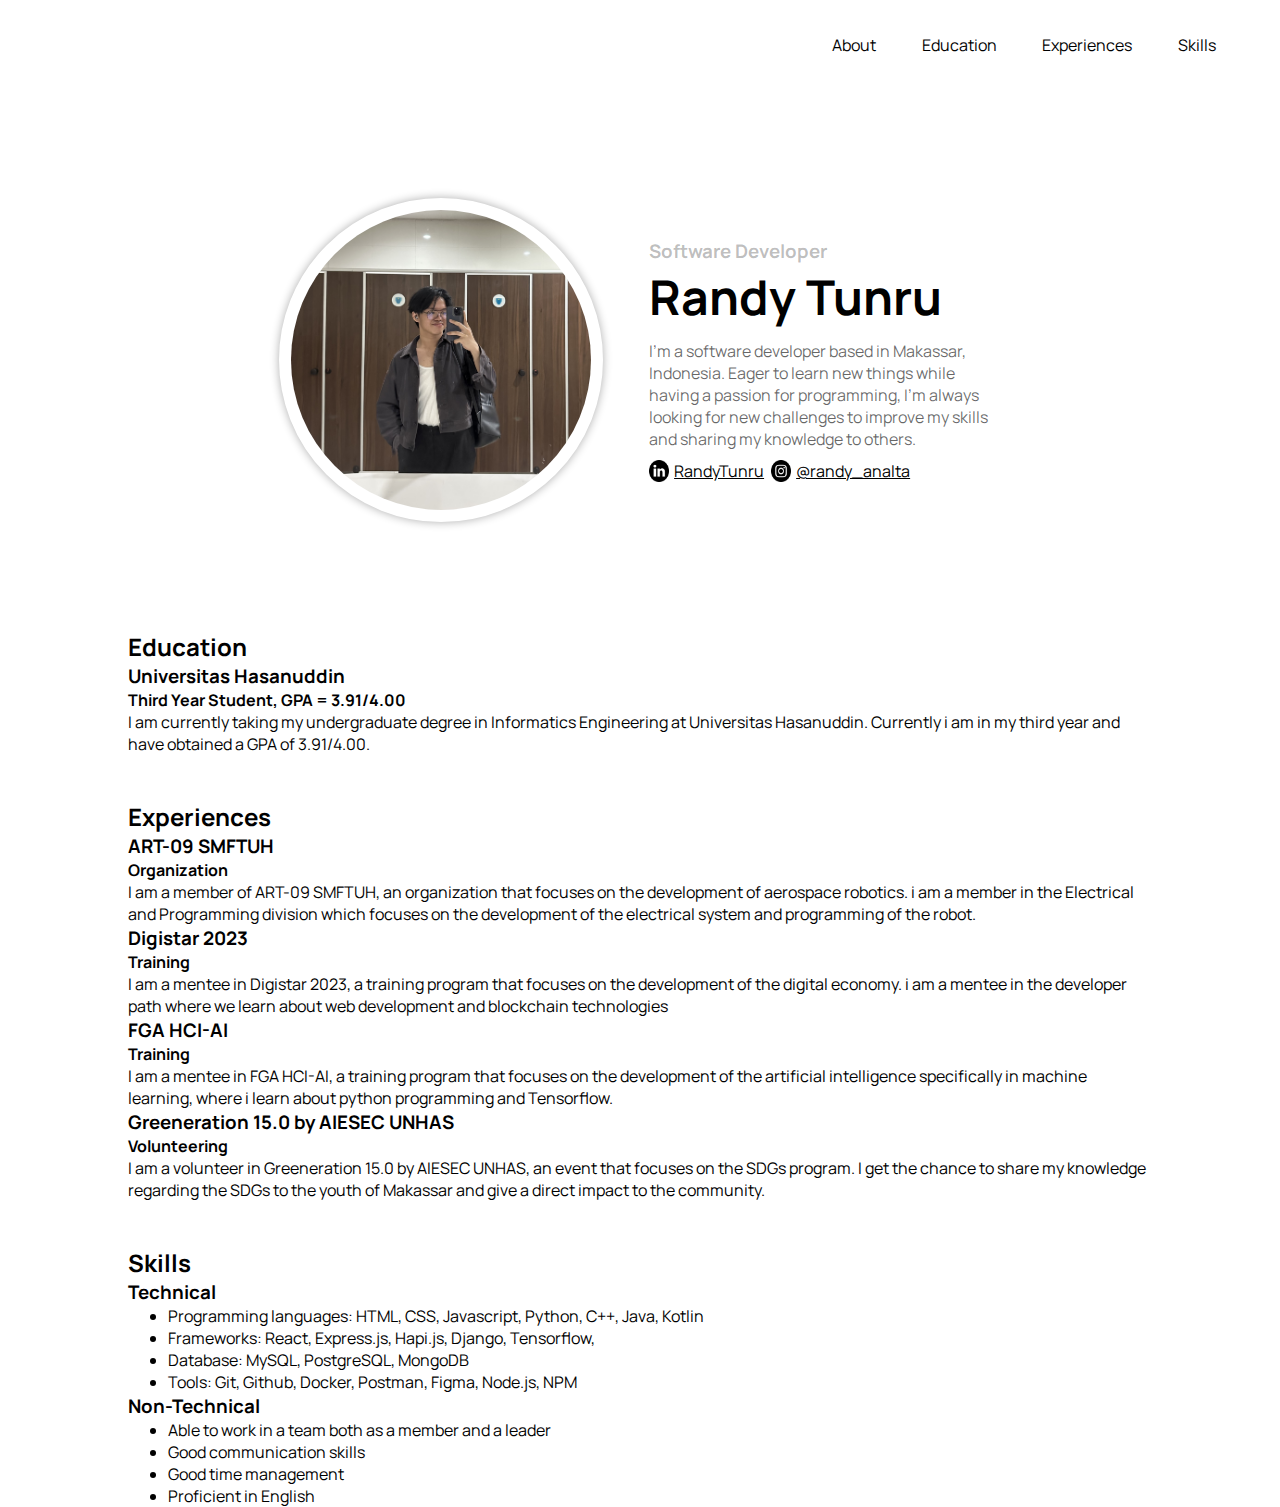
==== index.html @ d15b5d76 "first commit" ====
<!DOCTYPE html>
<html lang="en">
  <head>
    <title>Home</title>
    <meta charset="UTF-8" />
    <meta name="viewport" content="width=device-width" />
    <!--
      Need a visual blank slate?
      Remove all code in `styles.css`!
    -->
    <link rel="stylesheet" href="styles copy.css" />
    <script type="module" src="script.js"></script>
  </head>
  <body>
    <header>
      <nav>
        <a href="">About</a>
        <a href="#Education">Education</a>
        <a href="#Experiences">Experiences</a>
        <a href="#Skills">Skills</a>
      </nav>
    </header>
    <main>
      <div id="big-jumbo">
        <div class="jumbo-item">
          <img id="my-img" src="assets\IMG_2979 2.jpg" alt="Randy Tunru" />
        </div>
        <div class="jumbo-item">
          <div id="description">
            <h3>Software Developer</h3>
            <h2>Randy Tunru</h2>
            <p>
              I'm a software developer based in Makassar, Indonesia. Eager to learn new things while having a passion for programming, 
              I'm always looking for new challenges to improve my skills and sharing my knowledge to others. 
            </p>
            <div id="socmed-list">
              <div class="socmed">
              <img src="assets/linkedin.png" width="20px">
              <a href="https://www.linkedin.com/in/analtadwiyanto/">RandyTunru</a>
            </div>
            <div class="socmed">
              <img src="assets/instagram.png" width="20px">
              <a href="https://www.instagram.com/randy_analta/">@randy_analta</a>
            </div>
          </div>
          </div>
        </div>
      </div>
      <div id="content">
        <div id="Education">
          <h2>Education</h2>
          <div>
            <h3>Universitas Hasanuddin</h3>
            <h4>Third Year Student, GPA = 3.91/4.00</h4>
            <p>
              I am currently taking my undergraduate degree in Informatics Engineering at Universitas Hasanuddin. 
              Currently i am in my third year and have obtained a GPA of 3.91/4.00.
            </p>
          </div>
        </div>
        <div id="Experiences">
          <h2>Experiences</h2>
          <div>
            <h3>ART-09 SMFTUH</h3>
            <h4>Organization</h4>
            <p>
              I am a member of ART-09 SMFTUH, an organization that focuses on the development of aerospace robotics. 
              i am a member in the Electrical and Programming division which focuses on the development of the electrical system and programming of the robot.
            </p>
          </div>
          <div>
            <h3>Digistar 2023</h3>
            <h4>Training</h4>
            <p>
              I am a mentee in Digistar 2023, a training program that focuses on the development of the digital economy. 
              i am a mentee in the developer path where we learn about web development and blockchain technologies
            </p>
          </div>
          <div>
            <h3>FGA HCI-AI</h3>
            <h4>Training</h4>
            <p>
              I am a mentee in FGA HCI-AI, a training program that focuses on the development of the artificial intelligence specifically in machine learning, 
              where i learn about python programming and Tensorflow.
            </p>
          </div>
          <div>
            <h3>Greeneration 15.0 by AIESEC UNHAS</h3>
            <h4>Volunteering</h4>
            <p>
              I am a volunteer in Greeneration 15.0 by AIESEC UNHAS, an event that focuses on the SDGs program. 
              I get the chance to share my knowledge regarding the SDGs to the youth of Makassar and give a direct impact to the community.
            </p>
          </div>
        </div>
        <div id="Skills">
          <h2>Skills</h2>
          <div>
            <h3>Technical</h3>
            <ul>
              <li>Programming languages: HTML, CSS, Javascript, Python, C++, Java, Kotlin</li>
              <li>Frameworks: React, Express.js, Hapi.js, Django, Tensorflow, </li>
              <li>Database: MySQL, PostgreSQL, MongoDB</li>
              <li>Tools: Git, Github, Docker, Postman, Figma, Node.js, NPM</li>
            </ul>
            <h3>Non-Technical</h3>
            <ul>
              <li>Able to work in a team both as a member and a leader</li>
              <li>Good communication skills</li>
              <li>Good time management</li>
              <li>Proficient in English</li>
            </ul>
        </div>
      </div>
    </main>
  </body>
</html>
---- styles copy.css ----
@import url('https://fonts.googleapis.com/css2?family=Manrope:wght@200;300;400;500;600;700;800&display=swap');


* {
  box-sizing: border-box;
  font-family: 'Manrope', sans-serif;
  margin: 0;
  background-color: rgba(255,255,255,1);
}

nav {
  display: flex;
  justify-content: space-between;
  align-items: center;
  text-decoration: none;
  padding :  0 5% 0 65% ;
  height: 10vh;
}

nav a{
  text-decoration: none;
  color: #000;
}

nav a:visited{
  text-decoration: none;
}

main {
  width: 80%;
  margin: 0 auto;
}

#big-jumbo {
  height: 60vh;
  display: flex;
  flex-direction: row;
  padding: 0 10vw;
  /* padding: 0 20%; */
  align-items: center;
  justify-content: center;
}

.jumbo-item {
  height: 80%;
  padding: 0 3%;
  display: flex;
  align-items: center;
  justify-content: center;
}

.jumbo-item h3{
  color: #00000045;
}

.jumbo-item h2{
  font-size : 3rem;
}

.jumbo-item p{
  margin: 3% 0;
  color: #00000097;
}

#my-img{
  height: 75%;
  /* width: 70%; */
  border-radius: 50%;
  border: 12px solid #fff;
  box-shadow: 0 0 10px 0 rgba(0, 0, 0, 0.326);
}

#socmed-list{
  margin-top: 2%;
  display: flex;
  flex-direction: row;
}

.socmed {
  display: flex;
  padding-right: 2%;
}

.socmed a{
  color: #000;
  margin-left: 5px;
}

.socmed a:visited{
  color: #242424;
}

#content{
  display: flex;
  flex-direction: column;
  align-content: space-between;
  gap: 5vh;
}
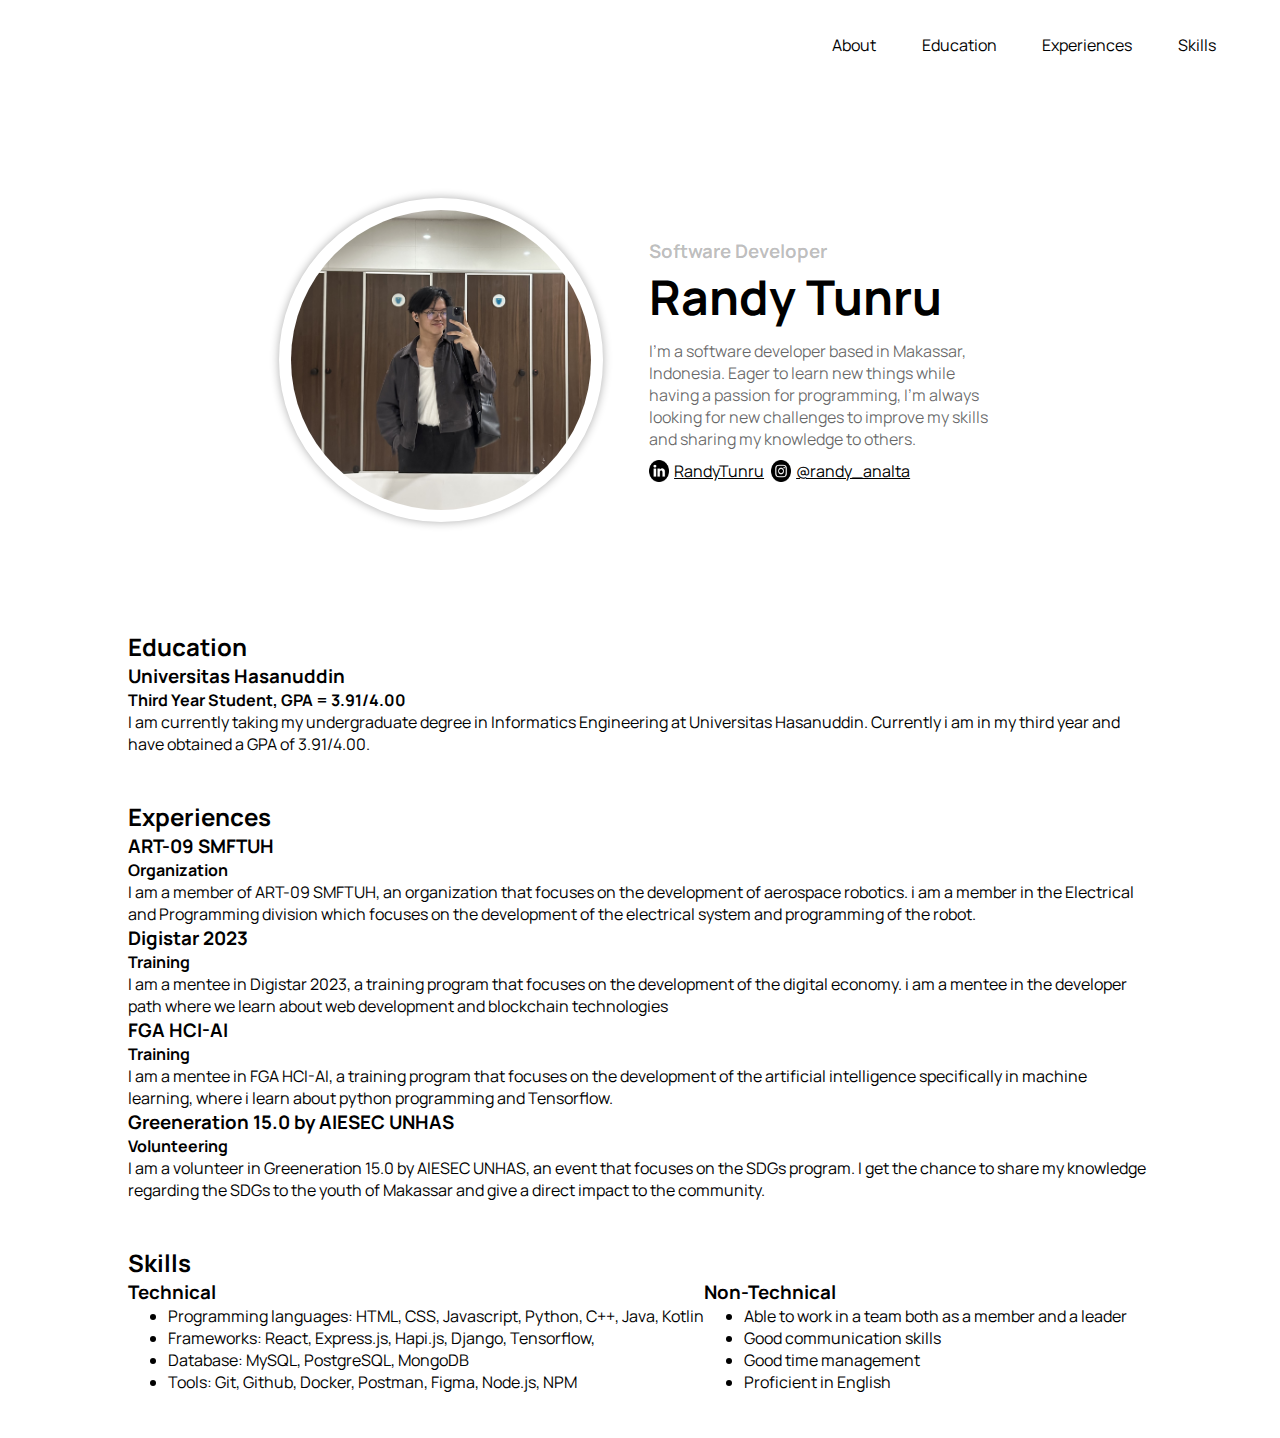
==== commit ed4466ec: "refactored html and added styling for cleaner look" ====
--- a/index.html
+++ b/index.html
@@ -49,7 +49,7 @@
       <div id="content">
         <div id="Education">
           <h2>Education</h2>
-          <div>
+          <div class="sub-content">
             <h3>Universitas Hasanuddin</h3>
             <h4>Third Year Student, GPA = 3.91/4.00</h4>
             <p>
@@ -60,7 +60,7 @@
         </div>
         <div id="Experiences">
           <h2>Experiences</h2>
-          <div>
+          <div class="sub-content">
             <h3>ART-09 SMFTUH</h3>
             <h4>Organization</h4>
             <p>
@@ -68,7 +68,7 @@
               i am a member in the Electrical and Programming division which focuses on the development of the electrical system and programming of the robot.
             </p>
           </div>
-          <div>
+          <div class="sub-content">
             <h3>Digistar 2023</h3>
             <h4>Training</h4>
             <p>
@@ -76,7 +76,7 @@
               i am a mentee in the developer path where we learn about web development and blockchain technologies
             </p>
           </div>
-          <div>
+          <div class="sub-content">
             <h3>FGA HCI-AI</h3>
             <h4>Training</h4>
             <p>
@@ -84,7 +84,7 @@
               where i learn about python programming and Tensorflow.
             </p>
           </div>
-          <div>
+          <div class="sub-content">
             <h3>Greeneration 15.0 by AIESEC UNHAS</h3>
             <h4>Volunteering</h4>
             <p>
@@ -95,21 +95,26 @@
         </div>
         <div id="Skills">
           <h2>Skills</h2>
-          <div>
-            <h3>Technical</h3>
-            <ul>
-              <li>Programming languages: HTML, CSS, Javascript, Python, C++, Java, Kotlin</li>
-              <li>Frameworks: React, Express.js, Hapi.js, Django, Tensorflow, </li>
-              <li>Database: MySQL, PostgreSQL, MongoDB</li>
-              <li>Tools: Git, Github, Docker, Postman, Figma, Node.js, NPM</li>
-            </ul>
-            <h3>Non-Technical</h3>
-            <ul>
-              <li>Able to work in a team both as a member and a leader</li>
-              <li>Good communication skills</li>
-              <li>Good time management</li>
-              <li>Proficient in English</li>
-            </ul>
+          <div class="sub-content" id="skillsets">
+            <div class="sub-skillsets">
+              <h3>Technical</h3>
+              <ul>
+                <li>Programming languages: HTML, CSS, Javascript, Python, C++, Java, Kotlin</li>
+                <li>Frameworks: React, Express.js, Hapi.js, Django, Tensorflow, </li>
+                <li>Database: MySQL, PostgreSQL, MongoDB</li>
+                <li>Tools: Git, Github, Docker, Postman, Figma, Node.js, NPM</li>
+              </ul>
+            </div>
+            <div class="sub-skillsets">
+              <h3>Non-Technical</h3>
+              <ul>
+                <li>Able to work in a team both as a member and a leader</li>
+                <li>Good communication skills</li>
+                <li>Good time management</li>
+                <li>Proficient in English</li>
+              </ul>
+            </div>
+          </div>
         </div>
       </div>
     </main>
--- a/styles copy.css
+++ b/styles copy.css
@@ -95,4 +95,23 @@
   flex-direction: column;
   align-content: space-between;
   gap: 5vh;
+  margin-bottom: 5vh;
+}
+
+.sub-content {
+  display: flex;
+  align-content : space-between;
+  flex-direction: column;
+}
+
+#skillsets{
+  flex-direction: row;
+}
+
+#sub-skillsets{
+  display: flex;
+  flex-direction: column;
+  align-items: center;
+  justify-content: center;
+  gap: 5vh;
 }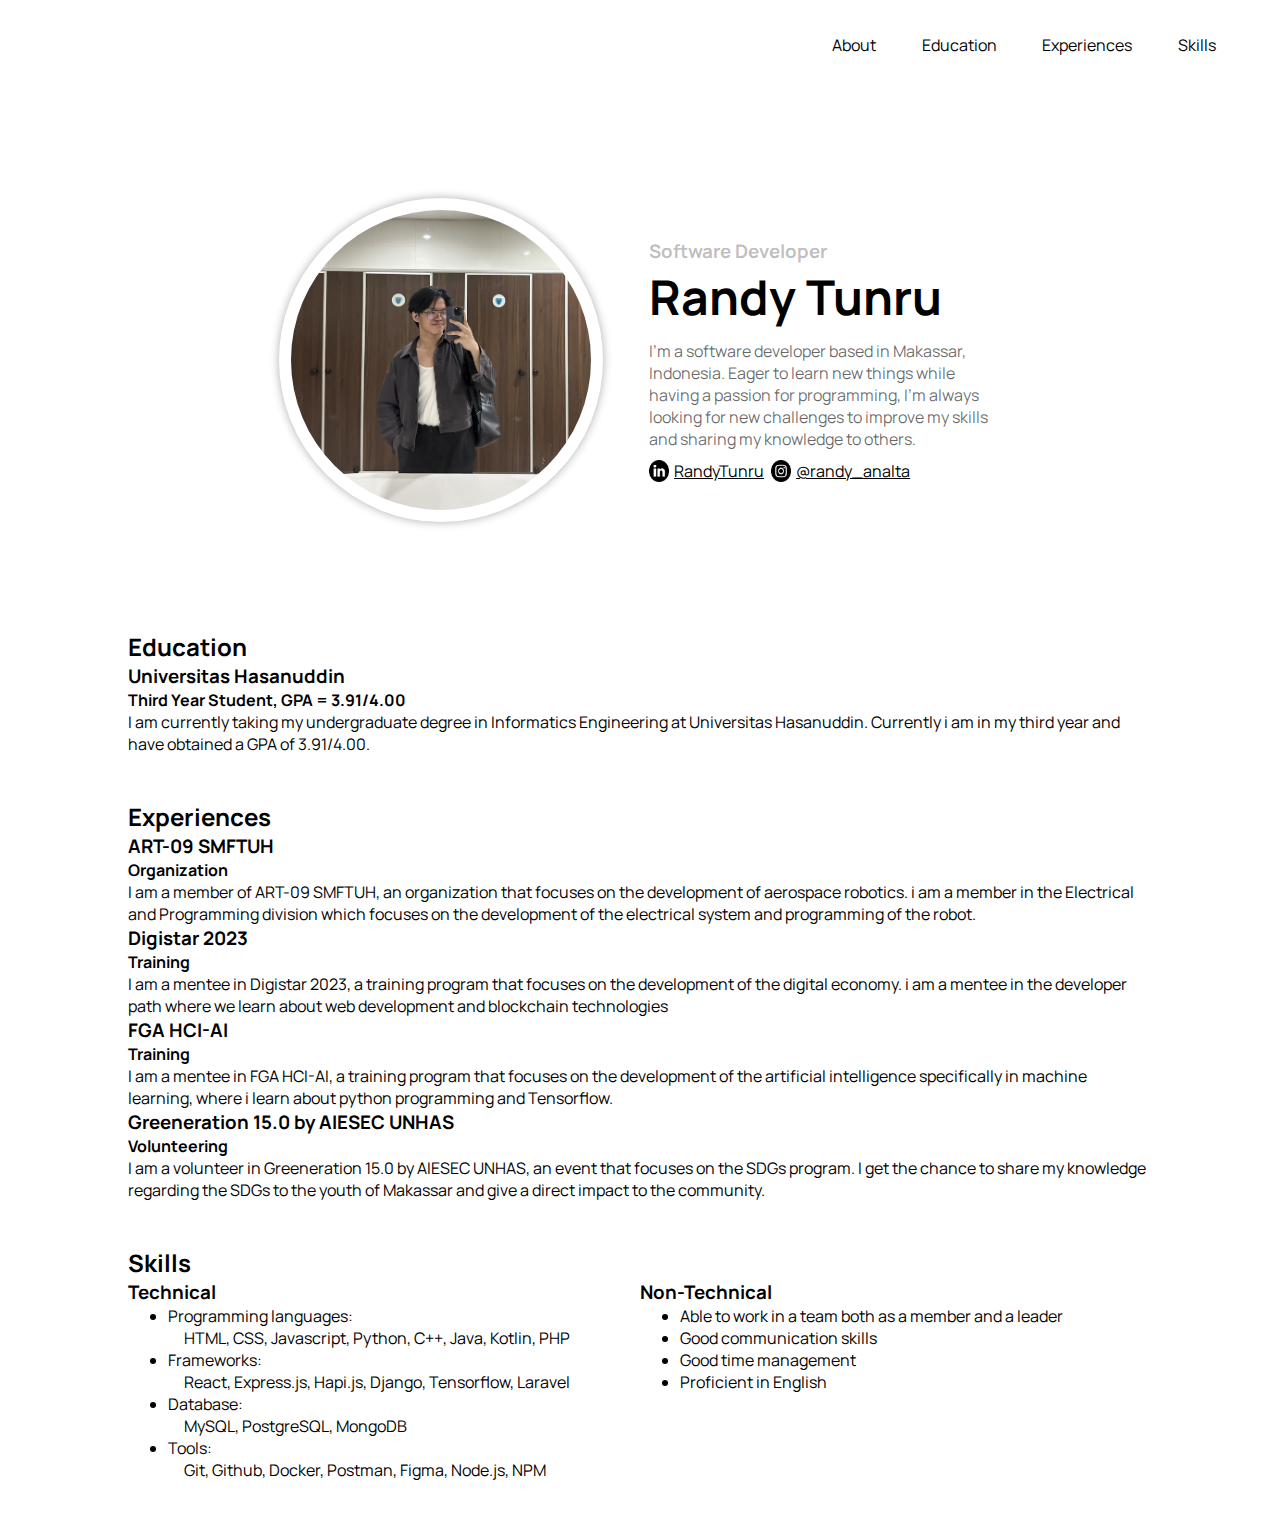
==== commit 69ebfb52: "added content and fixed sub-skillsets" ====
--- a/index.html
+++ b/index.html
@@ -99,10 +99,10 @@
             <div class="sub-skillsets">
               <h3>Technical</h3>
               <ul>
-                <li>Programming languages: HTML, CSS, Javascript, Python, C++, Java, Kotlin</li>
-                <li>Frameworks: React, Express.js, Hapi.js, Django, Tensorflow, </li>
-                <li>Database: MySQL, PostgreSQL, MongoDB</li>
-                <li>Tools: Git, Github, Docker, Postman, Figma, Node.js, NPM</li>
+                <li>Programming languages:<br>&emsp;HTML, CSS, Javascript, Python, C++, Java, Kotlin, PHP</li>
+                <li>Frameworks: <br>&emsp;React, Express.js, Hapi.js, Django, Tensorflow, Laravel</li>
+                <li>Database: <br>&emsp;MySQL, PostgreSQL, MongoDB</li>
+                <li>Tools: <br>&emsp;Git, Github, Docker, Postman, Figma, Node.js, NPM</li>
               </ul>
             </div>
             <div class="sub-skillsets">
--- a/styles copy.css
+++ b/styles copy.css
@@ -105,13 +105,12 @@
 }
 
 #skillsets{
+  width: 100%;
   flex-direction: row;
 }
 
-#sub-skillsets{
+.sub-skillsets{
   display: flex;
   flex-direction: column;
-  align-items: center;
-  justify-content: center;
-  gap: 5vh;
+  flex-basis: 50%;
 }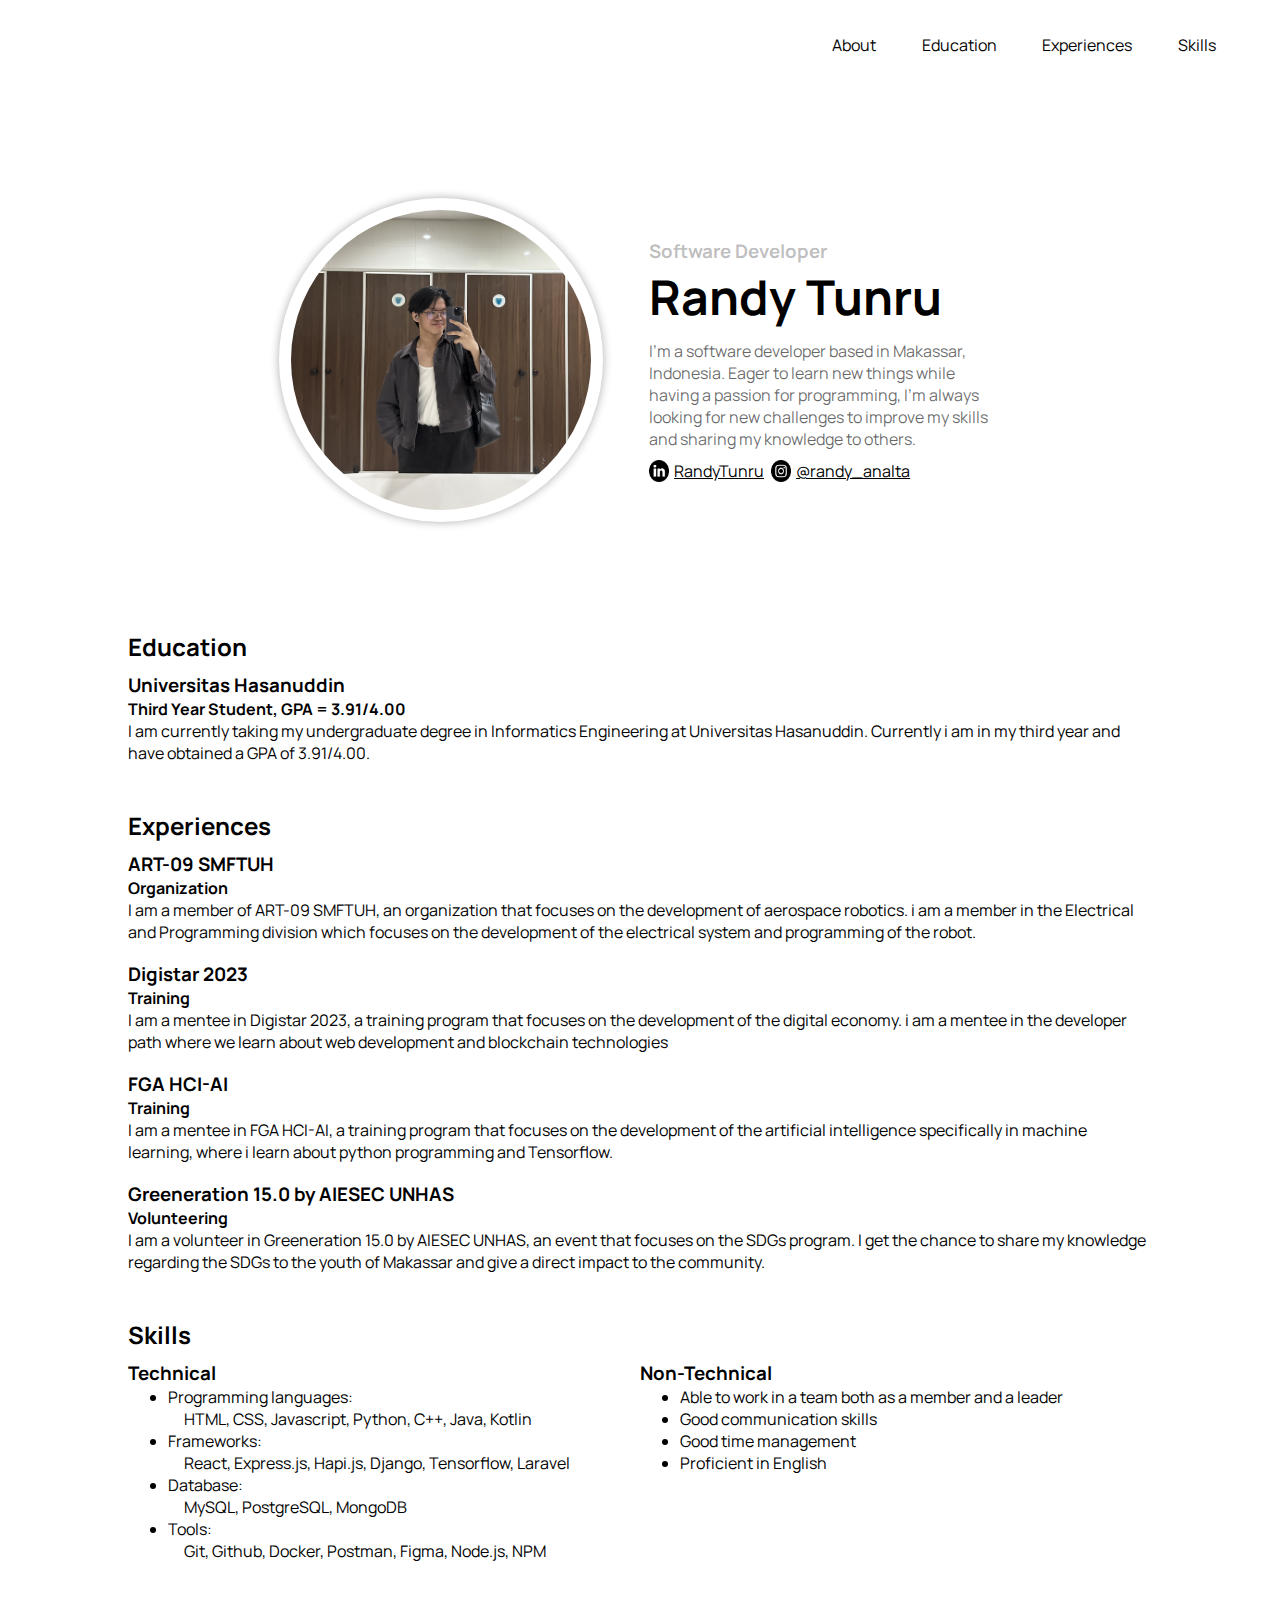
==== commit 3a47150b: "added gaps to make tidier" ====
--- a/index.html
+++ b/index.html
@@ -60,37 +60,39 @@
         </div>
         <div id="Experiences">
           <h2>Experiences</h2>
-          <div class="sub-content">
-            <h3>ART-09 SMFTUH</h3>
-            <h4>Organization</h4>
-            <p>
-              I am a member of ART-09 SMFTUH, an organization that focuses on the development of aerospace robotics. 
-              i am a member in the Electrical and Programming division which focuses on the development of the electrical system and programming of the robot.
-            </p>
-          </div>
-          <div class="sub-content">
-            <h3>Digistar 2023</h3>
-            <h4>Training</h4>
-            <p>
-              I am a mentee in Digistar 2023, a training program that focuses on the development of the digital economy. 
-              i am a mentee in the developer path where we learn about web development and blockchain technologies
-            </p>
-          </div>
-          <div class="sub-content">
-            <h3>FGA HCI-AI</h3>
-            <h4>Training</h4>
-            <p>
-              I am a mentee in FGA HCI-AI, a training program that focuses on the development of the artificial intelligence specifically in machine learning, 
-              where i learn about python programming and Tensorflow.
-            </p>
-          </div>
-          <div class="sub-content">
-            <h3>Greeneration 15.0 by AIESEC UNHAS</h3>
-            <h4>Volunteering</h4>
-            <p>
-              I am a volunteer in Greeneration 15.0 by AIESEC UNHAS, an event that focuses on the SDGs program. 
-              I get the chance to share my knowledge regarding the SDGs to the youth of Makassar and give a direct impact to the community.
-            </p>
+          <div class="sub-content" id="sub-experiences">
+            <div>
+              <h3>ART-09 SMFTUH</h3>
+              <h4>Organization</h4>
+              <p>
+                I am a member of ART-09 SMFTUH, an organization that focuses on the development of aerospace robotics. 
+                i am a member in the Electrical and Programming division which focuses on the development of the electrical system and programming of the robot.
+              </p>
+            </div>
+            <div>
+              <h3>Digistar 2023</h3>
+              <h4>Training</h4>
+              <p>
+                I am a mentee in Digistar 2023, a training program that focuses on the development of the digital economy. 
+                i am a mentee in the developer path where we learn about web development and blockchain technologies
+              </p>
+            </div>
+            <div>
+              <h3>FGA HCI-AI</h3>
+              <h4>Training</h4>
+              <p>
+                I am a mentee in FGA HCI-AI, a training program that focuses on the development of the artificial intelligence specifically in machine learning, 
+                where i learn about python programming and Tensorflow.
+              </p>
+            </div>
+            <div>
+              <h3>Greeneration 15.0 by AIESEC UNHAS</h3>
+              <h4>Volunteering</h4>
+              <p>
+                I am a volunteer in Greeneration 15.0 by AIESEC UNHAS, an event that focuses on the SDGs program. 
+                I get the chance to share my knowledge regarding the SDGs to the youth of Makassar and give a direct impact to the community.
+              </p>
+            </div>
           </div>
         </div>
         <div id="Skills">
@@ -99,7 +101,7 @@
             <div class="sub-skillsets">
               <h3>Technical</h3>
               <ul>
-                <li>Programming languages:<br>&emsp;HTML, CSS, Javascript, Python, C++, Java, Kotlin, PHP</li>
+                <li>Programming languages:<br>&emsp;HTML, CSS, Javascript, Python, C++, Java, Kotlin</li>
                 <li>Frameworks: <br>&emsp;React, Express.js, Hapi.js, Django, Tensorflow, Laravel</li>
                 <li>Database: <br>&emsp;MySQL, PostgreSQL, MongoDB</li>
                 <li>Tools: <br>&emsp;Git, Github, Docker, Postman, Figma, Node.js, NPM</li>
--- a/styles copy.css
+++ b/styles copy.css
@@ -102,6 +102,11 @@
   display: flex;
   align-content : space-between;
   flex-direction: column;
+  margin-top: 1vh;
+}
+
+#sub-experiences{
+  gap: 2vh;
 }
 
 #skillsets{
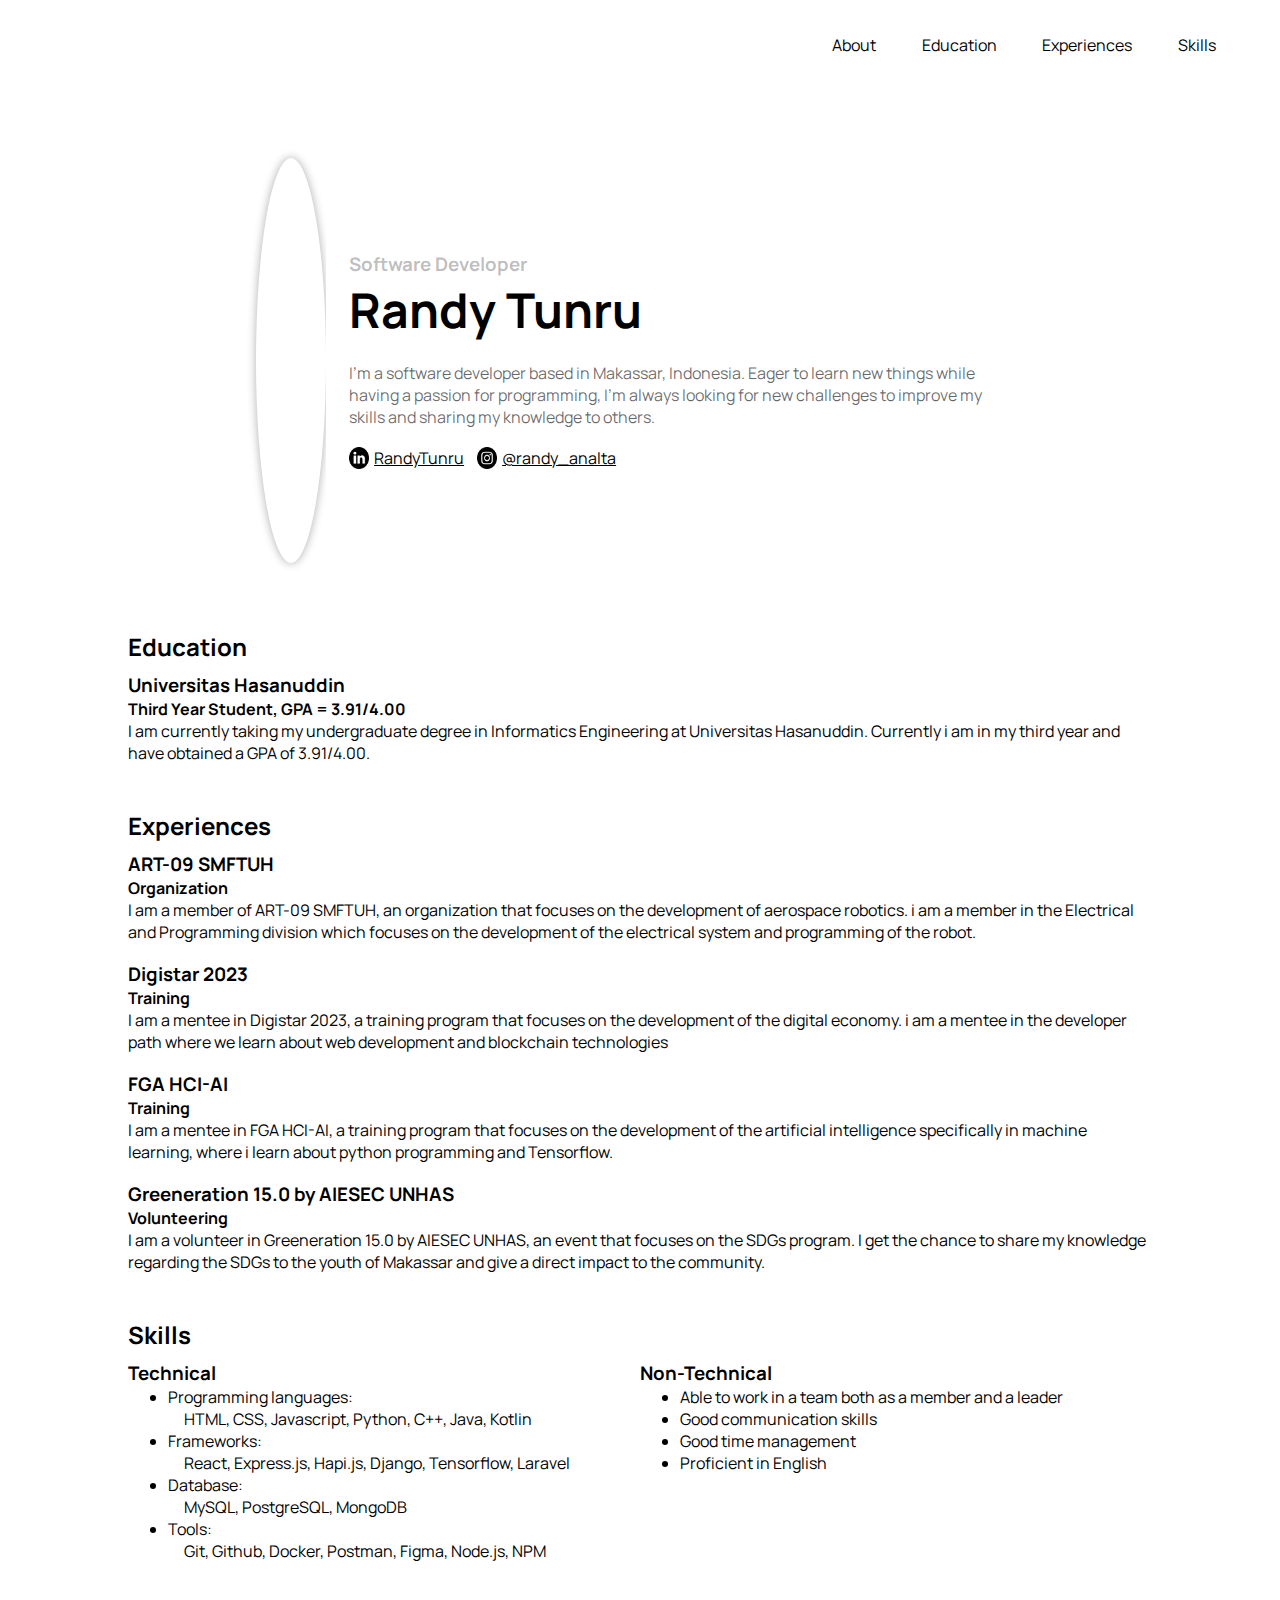
==== commit 89536e4b: "added media query" ====
--- a/index.html
+++ b/index.html
@@ -22,7 +22,7 @@
     </header>
     <main>
       <div id="big-jumbo">
-        <div class="jumbo-item">
+        <div class="jumbo-item"
           <img id="my-img" src="assets\IMG_2979 2.jpg" alt="Randy Tunru" />
         </div>
         <div class="jumbo-item">
--- a/styles copy.css
+++ b/styles copy.css
@@ -118,4 +118,40 @@
   display: flex;
   flex-direction: column;
   flex-basis: 50%;
+}
+
+@media screen and (max-width: 768px){
+  nav {
+    padding :  0 5% 0 20% ;
+    gap: 1vw;
+  }
+
+  #big-jumbo{
+    flex-direction: column;
+    padding: 0 5vw;
+  }
+
+  #content{
+    gap: 2vh;
+  }
+
+  #my-img{
+    height: 20vh;
+  }
+
+  #socmed-list{
+    flex-direction: column;
+  }
+
+  #content{
+    margin-bottom: 0;
+  }
+
+  #skillsets{
+    flex-direction: column;
+  }
+
+  .sub-skillsets{
+    flex-basis: 100%;
+  }
 }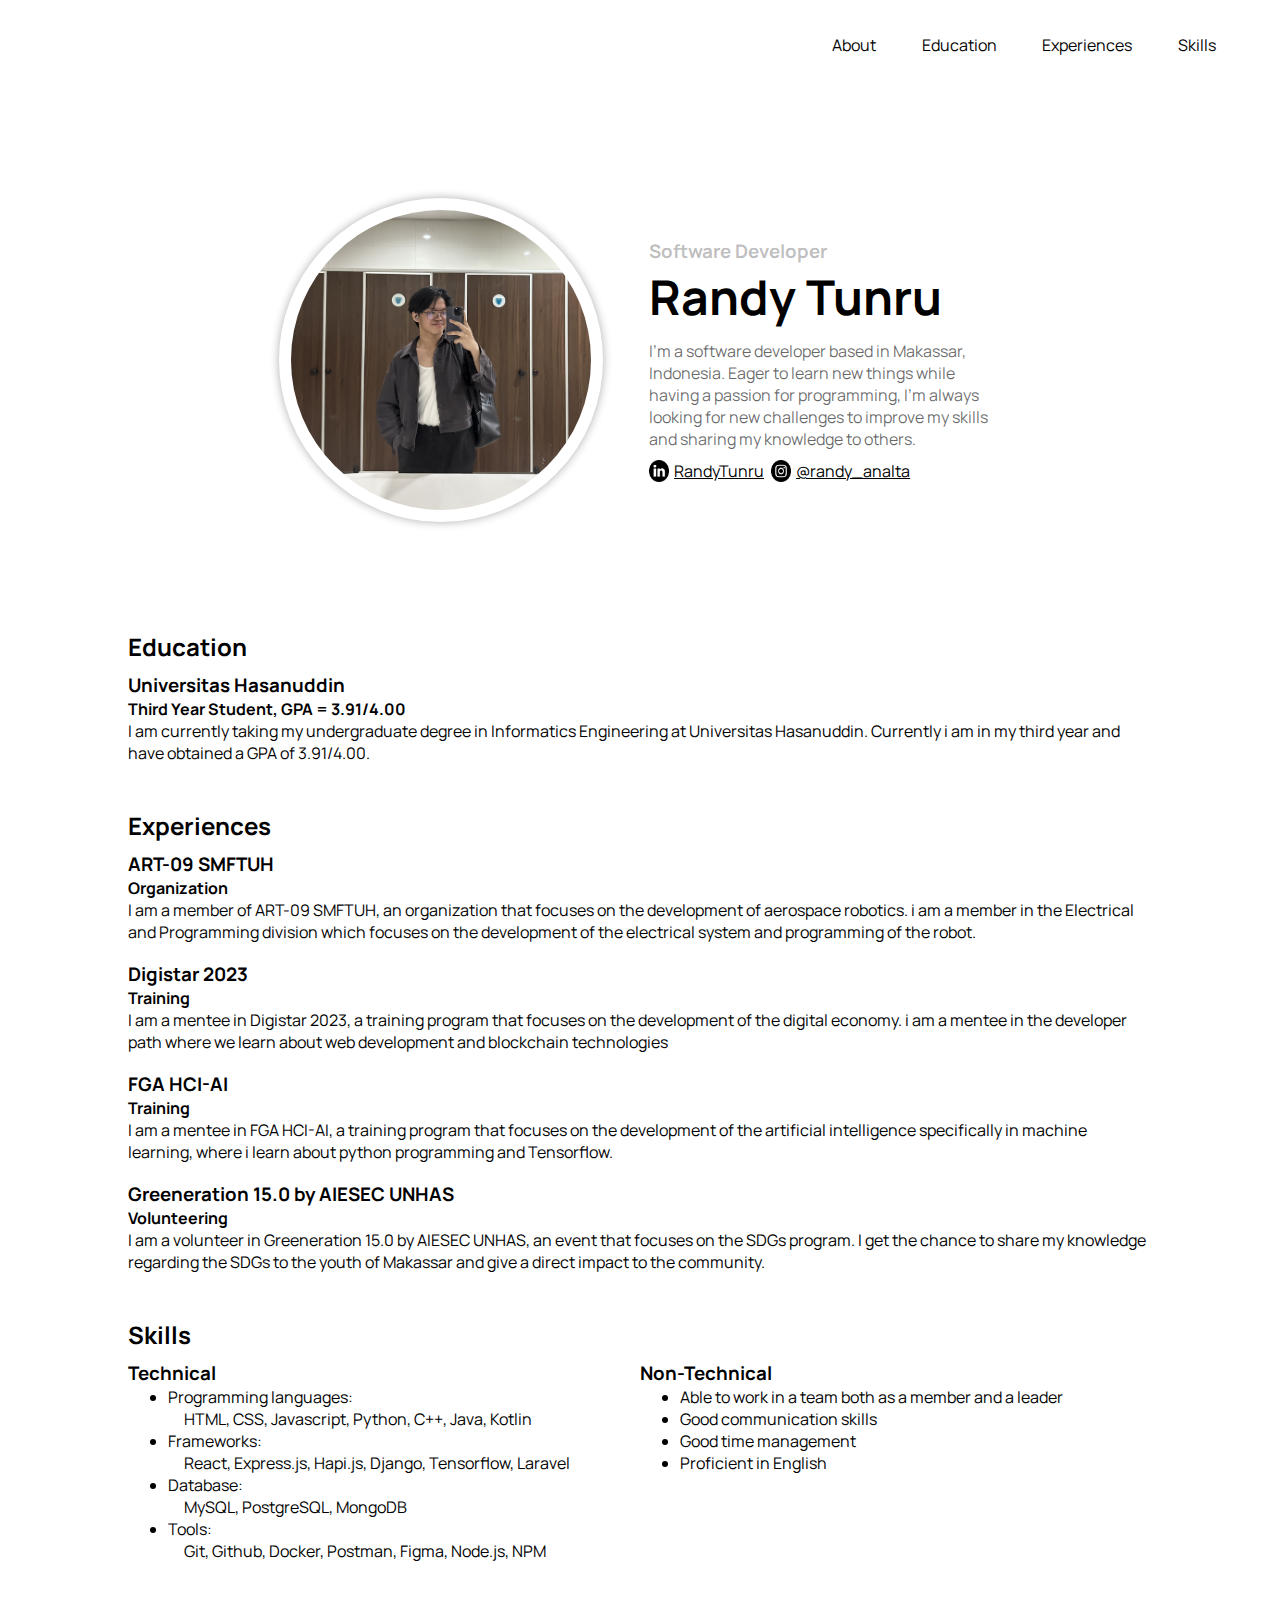
==== commit ec59778a: "fixed a bug on profile image" ====
--- a/index.html
+++ b/index.html
@@ -22,8 +22,8 @@
     </header>
     <main>
       <div id="big-jumbo">
-        <div class="jumbo-item"
-          <img id="my-img" src="assets\IMG_2979 2.jpg" alt="Randy Tunru" />
+        <div class="jumbo-item">
+          <img  id="my-img" src="assets/IMG_2979 2.jpg" alt="Randy Tunru">
         </div>
         <div class="jumbo-item">
           <div id="description">
--- a/styles copy.css
+++ b/styles copy.css
@@ -136,7 +136,8 @@
   }
 
   #my-img{
-    height: 20vh;
+    width: 20vw;
+    border: 0;
   }
 
   #socmed-list{
